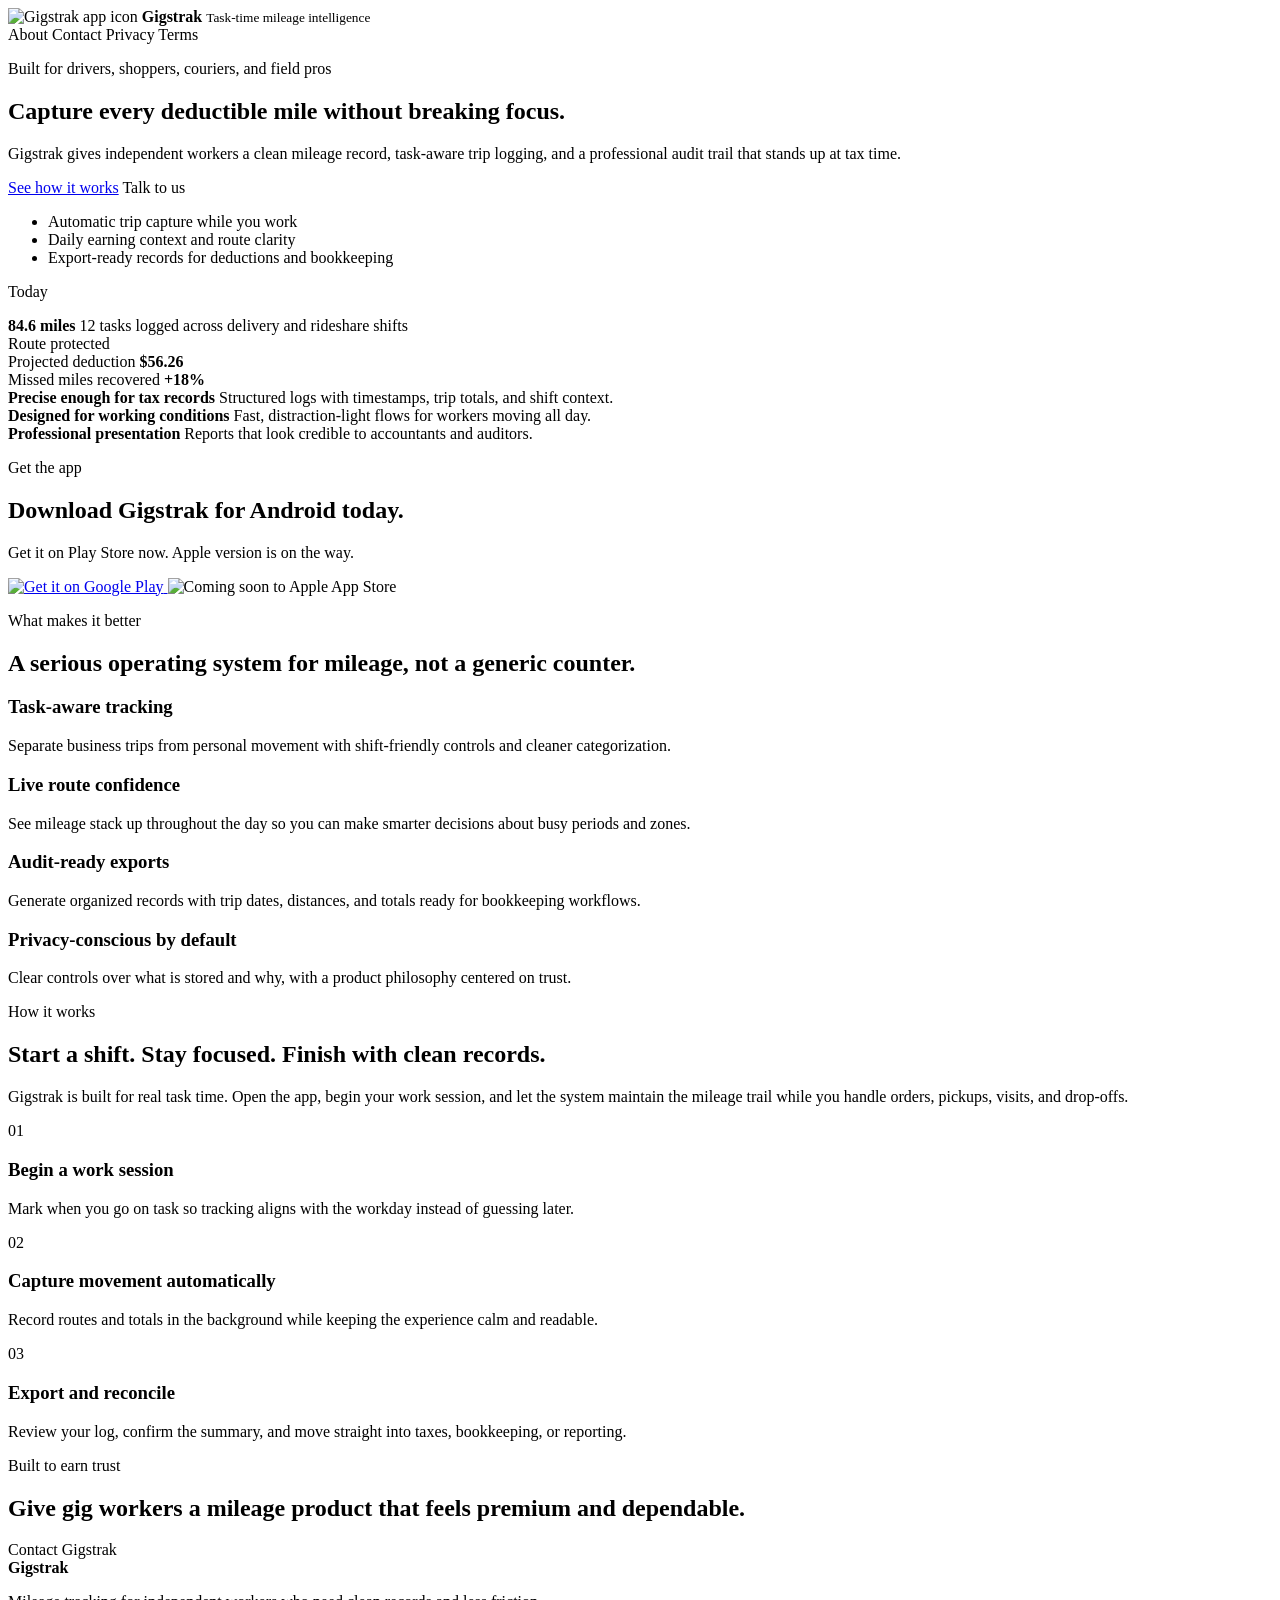
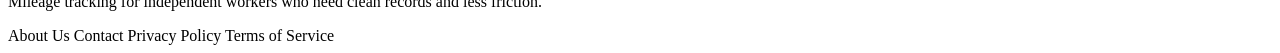
==== src/main/resources/templates/index.html @ 2cf11d75 "initializing..." ====
<!DOCTYPE html>
<html lang="en" xmlns:th="http://www.thymeleaf.org">
<head>
    <meta charset="UTF-8">
    <meta name="viewport" content="width=device-width, initial-scale=1.0">
    <title>Gigstrak | Mileage Tracking for Gig Workers</title>
    <meta name="description" content="Gigstrak helps gig workers automatically track miles, protect deductions, and stay focused while on task.">
    <link rel="preconnect" href="https://fonts.googleapis.com">
    <link rel="preconnect" href="https://fonts.gstatic.com" crossorigin>
    <link href="https://fonts.googleapis.com/css2?family=Manrope:wght@400;500;600;700;800&family=Space+Grotesk:wght@500;700&display=swap" rel="stylesheet">
    <link rel="icon" type="image/png" th:href="@{/images/appicon.png}">
    <link rel="stylesheet" th:href="@{/css/site.css}">
</head>
<body>
<div class="site-shell">
    <header class="topbar">
        <a class="brand" th:href="@{/}">
            <img class="brand-mark" th:src="@{/images/appicon.png}" alt="Gigstrak app icon">
            <span class="brand-copy">
                <strong>Gigstrak</strong>
                <small>Task-time mileage intelligence</small>
            </span>
        </a>
        <nav class="nav">
            <a th:href="@{/about}">About</a>
            <a th:href="@{/contact}">Contact</a>
            <a th:href="@{/privacy}">Privacy</a>
            <a th:href="@{/terms}">Terms</a>
        </nav>
    </header>

    <main>
        <section class="hero">
            <div class="hero-copy">
                <p class="eyebrow">Built for drivers, shoppers, couriers, and field pros</p>
                <h1>Capture every deductible mile without breaking focus.</h1>
                <p class="hero-text">
                    Gigstrak gives independent workers a clean mileage record, task-aware trip logging,
                    and a professional audit trail that stands up at tax time.
                </p>
                <div class="hero-actions">
                    <a class="button button-primary" href="#features">See how it works</a>
                    <a class="button button-secondary" th:href="@{/contact}">Talk to us</a>
                </div>
                <ul class="hero-points">
                    <li>Automatic trip capture while you work</li>
                    <li>Daily earning context and route clarity</li>
                    <li>Export-ready records for deductions and bookkeeping</li>
                </ul>
            </div>
            <div class="hero-panel">
                <div class="stats-card glass">
                    <p>Today</p>
                    <strong>84.6 miles</strong>
                    <span>12 tasks logged across delivery and rideshare shifts</span>
                </div>
                <div class="map-card glass">
                    <div class="map-grid"></div>
                    <div class="map-highlight map-highlight-a"></div>
                    <div class="map-highlight map-highlight-b"></div>
                    <div class="route-pill">Route protected</div>
                </div>
                <div class="metrics-row">
                    <div class="mini-card glass">
                        <span>Projected deduction</span>
                        <strong>$56.26</strong>
                    </div>
                    <div class="mini-card glass">
                        <span>Missed miles recovered</span>
                        <strong>+18%</strong>
                    </div>
                </div>
            </div>
        </section>

        <section class="proof-band">
            <div>
                <strong>Precise enough for tax records</strong>
                <span>Structured logs with timestamps, trip totals, and shift context.</span>
            </div>
            <div>
                <strong>Designed for working conditions</strong>
                <span>Fast, distraction-light flows for workers moving all day.</span>
            </div>
            <div>
                <strong>Professional presentation</strong>
                <span>Reports that look credible to accountants and auditors.</span>
            </div>
        </section>

        <section class="download-strip">
            <div class="download-copy">
                <p class="eyebrow">Get the app</p>
                <h2>Download Gigstrak for Android today.</h2>
                <p>Get it on Play Store now. Apple version is on the way.</p>
            </div>
            <div class="store-actions" aria-label="App store availability">
                <a class="store-badge-image" href="https://play.google.com/store" target="_blank" rel="noopener noreferrer" aria-label="Get it on Play Store">
                    <img th:src="@{/images/google-play-badge.svg}" alt="Get it on Google Play">
                </a>
                <span class="store-badge-image" aria-label="Coming soon to Apple App Store">
                    <img th:src="@{/images/apple-store-badge.svg}" alt="Coming soon to Apple App Store">
                </span>
            </div>
        </section>

        <section class="section" id="features">
            <div class="section-heading">
                <p class="eyebrow">What makes it better</p>
                <h2>A serious operating system for mileage, not a generic counter.</h2>
            </div>
            <div class="feature-grid">
                <article class="feature-card">
                    <h3>Task-aware tracking</h3>
                    <p>Separate business trips from personal movement with shift-friendly controls and cleaner categorization.</p>
                </article>
                <article class="feature-card">
                    <h3>Live route confidence</h3>
                    <p>See mileage stack up throughout the day so you can make smarter decisions about busy periods and zones.</p>
                </article>
                <article class="feature-card">
                    <h3>Audit-ready exports</h3>
                    <p>Generate organized records with trip dates, distances, and totals ready for bookkeeping workflows.</p>
                </article>
                <article class="feature-card">
                    <h3>Privacy-conscious by default</h3>
                    <p>Clear controls over what is stored and why, with a product philosophy centered on trust.</p>
                </article>
            </div>
        </section>

        <section class="section section-alt">
            <div class="workflow">
                <div class="workflow-copy">
                    <p class="eyebrow">How it works</p>
                    <h2>Start a shift. Stay focused. Finish with clean records.</h2>
                    <p>
                        Gigstrak is built for real task time. Open the app, begin your work session, and let the system
                        maintain the mileage trail while you handle orders, pickups, visits, and drop-offs.
                    </p>
                </div>
                <div class="workflow-steps">
                    <div class="workflow-step">
                        <span>01</span>
                        <h3>Begin a work session</h3>
                        <p>Mark when you go on task so tracking aligns with the workday instead of guessing later.</p>
                    </div>
                    <div class="workflow-step">
                        <span>02</span>
                        <h3>Capture movement automatically</h3>
                        <p>Record routes and totals in the background while keeping the experience calm and readable.</p>
                    </div>
                    <div class="workflow-step">
                        <span>03</span>
                        <h3>Export and reconcile</h3>
                        <p>Review your log, confirm the summary, and move straight into taxes, bookkeeping, or reporting.</p>
                    </div>
                </div>
            </div>
        </section>

        <section class="section">
            <div class="cta-card">
                <div>
                    <p class="eyebrow">Built to earn trust</p>
                    <h2>Give gig workers a mileage product that feels premium and dependable.</h2>
                </div>
                <a class="button button-primary" th:href="@{/contact}">Contact Gigstrak</a>
            </div>
        </section>
    </main>

    <footer class="footer">
        <div>
            <strong>Gigstrak</strong>
            <p>Mileage tracking for independent workers who need clean records and less friction.</p>
        </div>
        <div class="footer-links">
            <a th:href="@{/about}">About Us</a>
            <a th:href="@{/contact}">Contact</a>
            <a th:href="@{/privacy}">Privacy Policy</a>
            <a th:href="@{/terms}">Terms of Service</a>
        </div>
    </footer>
</div>
</body>
</html>
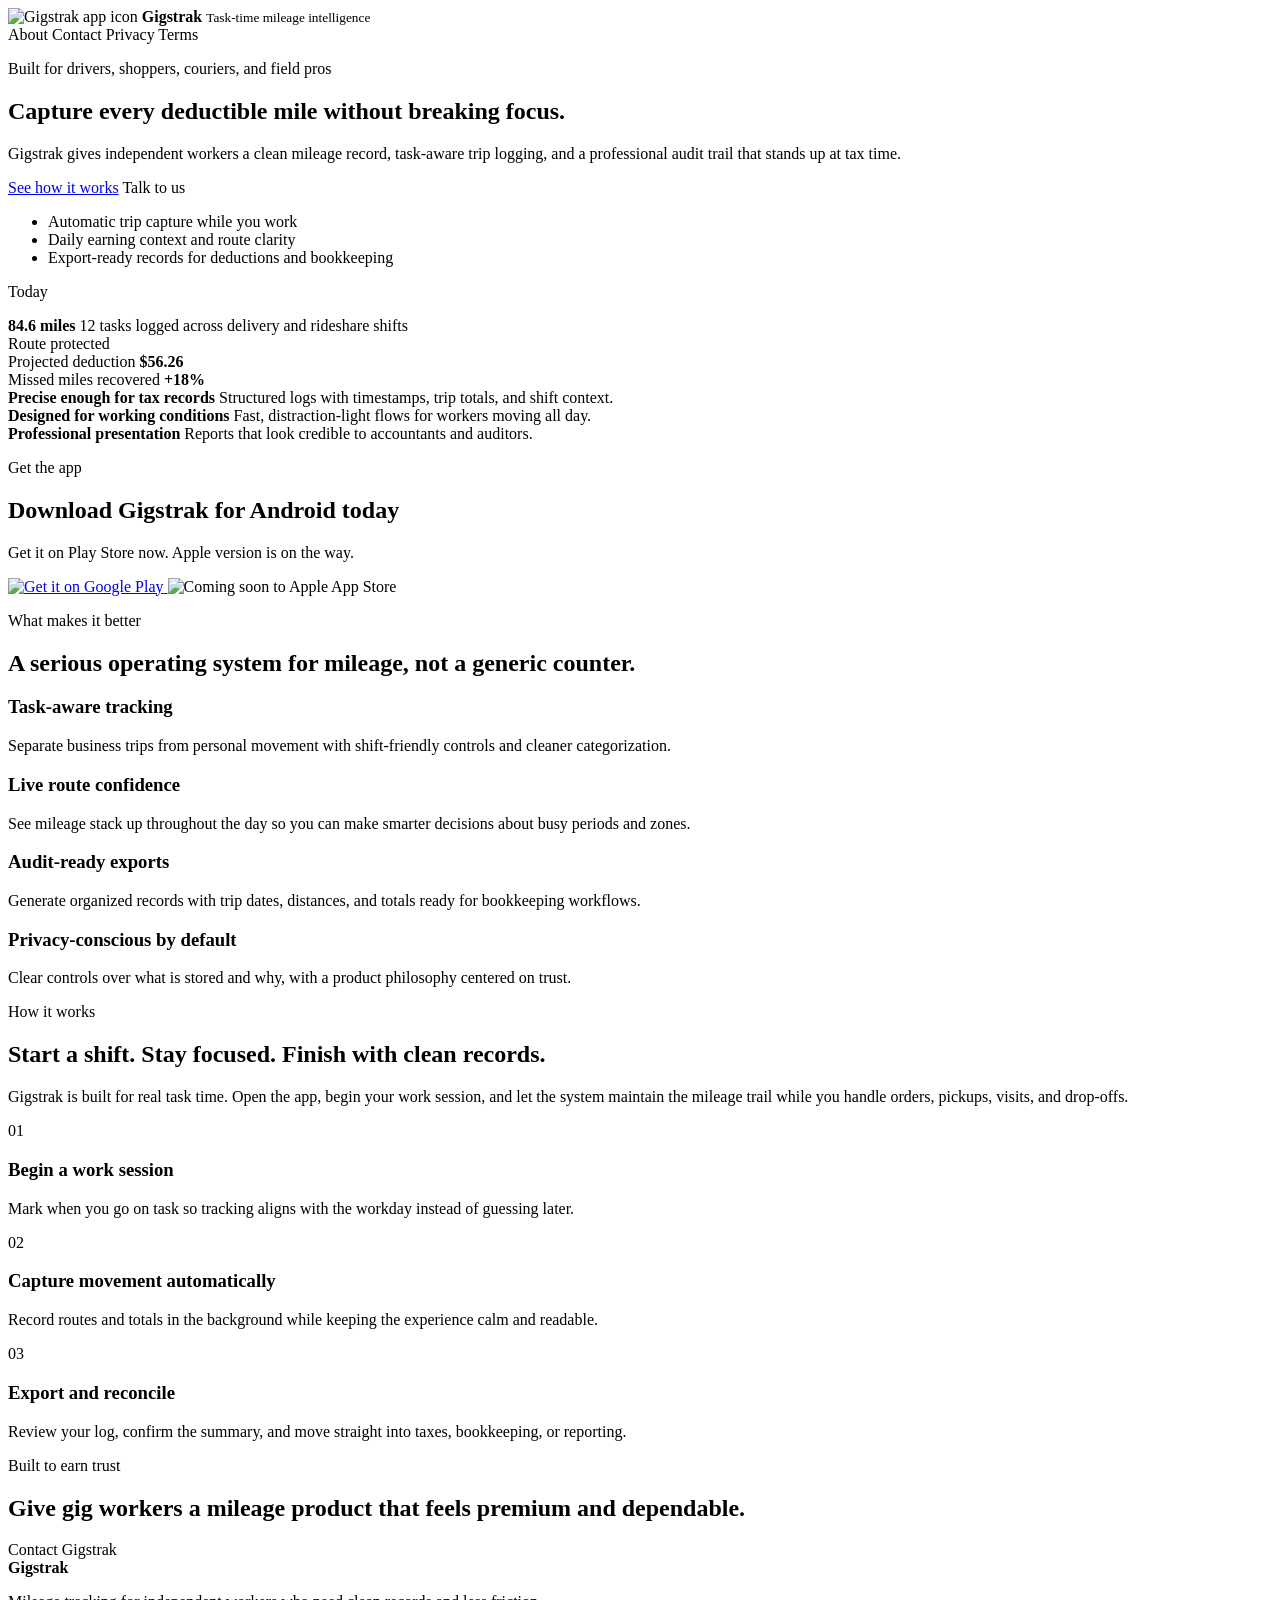
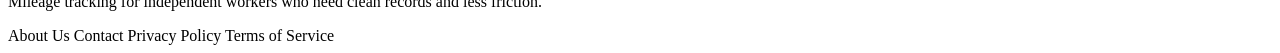
==== commit 4215d313: "updated git ignore and terraform files for aws deployment" ====
--- a/src/main/resources/templates/index.html
+++ b/src/main/resources/templates/index.html
@@ -91,7 +91,7 @@
         <section class="download-strip">
             <div class="download-copy">
                 <p class="eyebrow">Get the app</p>
-                <h2>Download Gigstrak for Android today.</h2>
+                <h2>Download Gigstrak for Android today</h2>
                 <p>Get it on Play Store now. Apple version is on the way.</p>
             </div>
             <div class="store-actions" aria-label="App store availability">
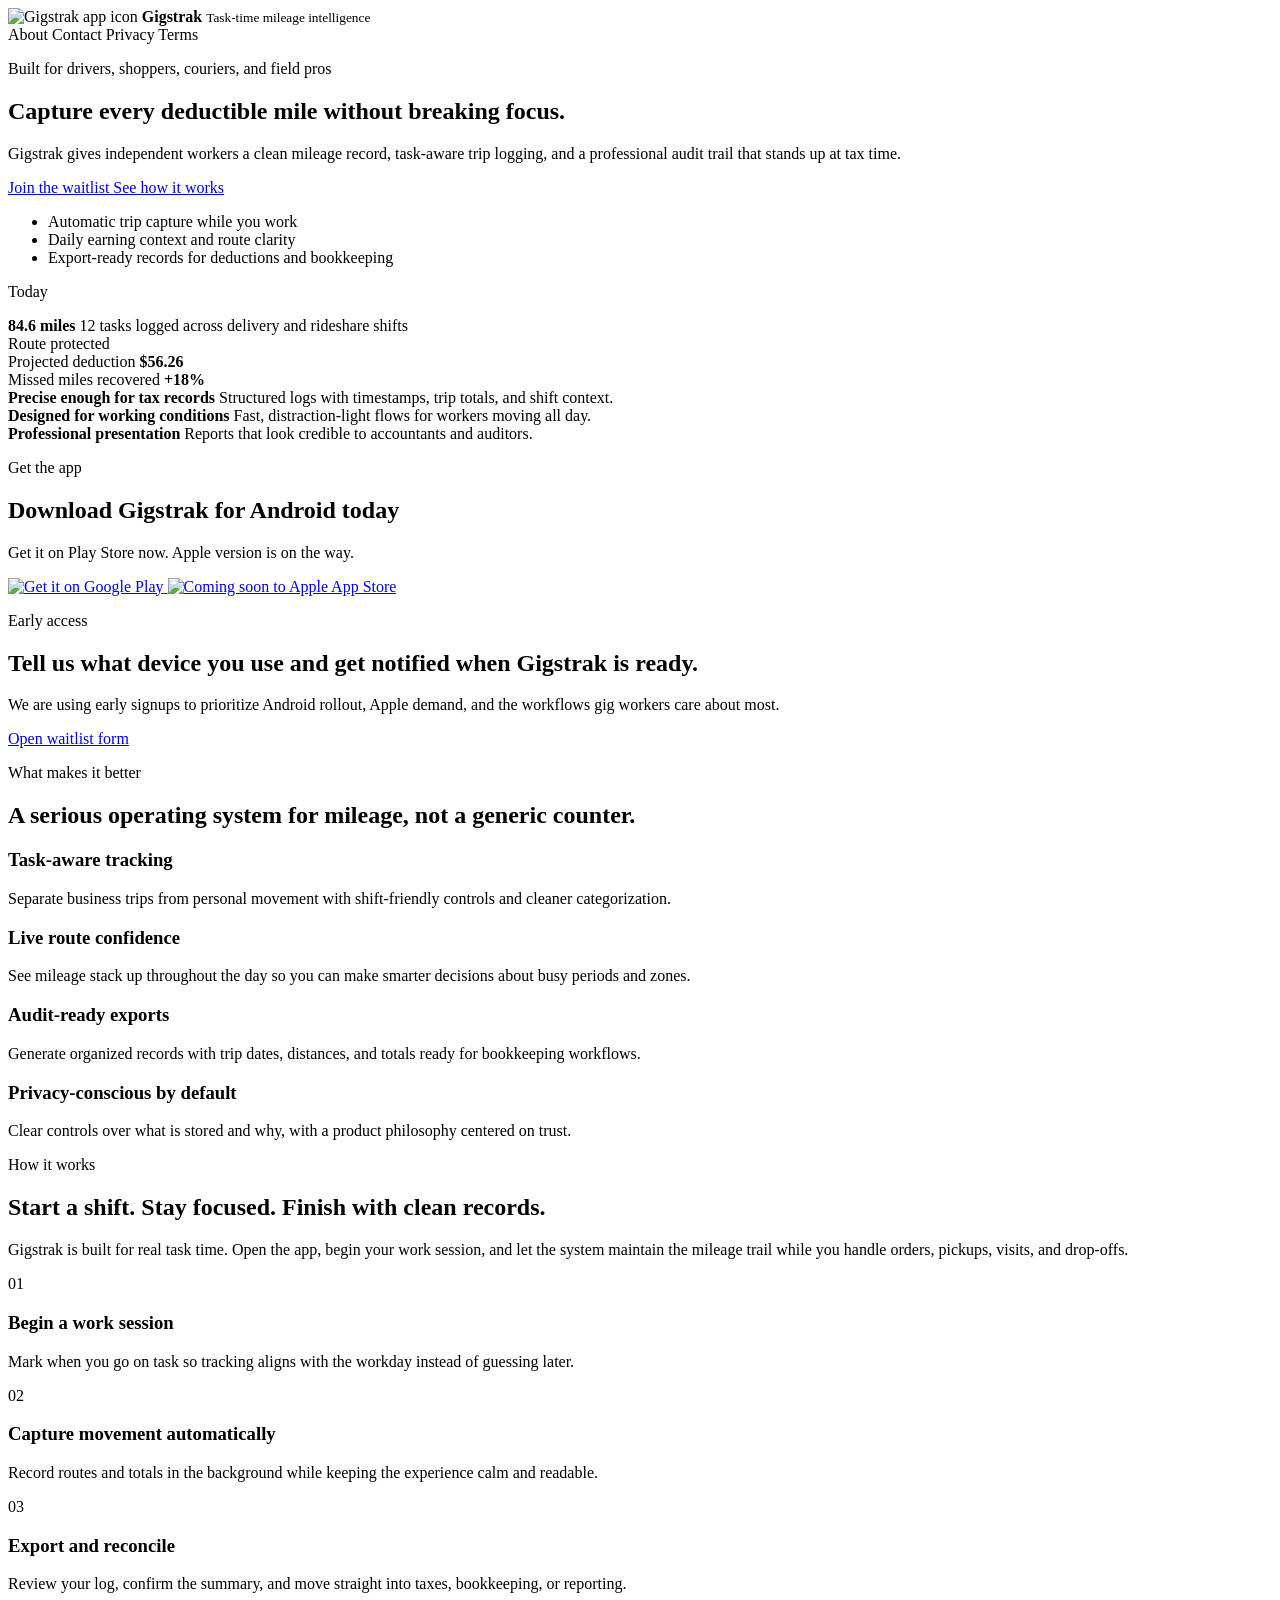
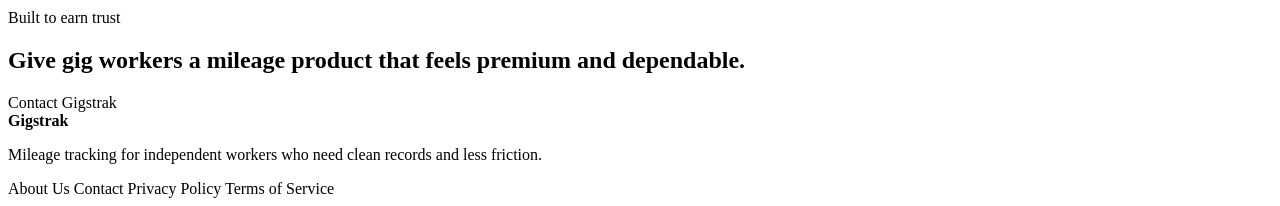
==== commit 98f90cbb: "Added analytics and feedback forms" ====
--- a/src/main/resources/templates/index.html
+++ b/src/main/resources/templates/index.html
@@ -10,6 +10,14 @@
     <link href="https://fonts.googleapis.com/css2?family=Manrope:wght@400;500;600;700;800&family=Space+Grotesk:wght@500;700&display=swap" rel="stylesheet">
     <link rel="icon" type="image/png" th:href="@{/images/appicon.png}">
     <link rel="stylesheet" th:href="@{/css/site.css}">
+    <script async src="https://www.googletagmanager.com/gtag/js?id=G-9YWFZY5YRL"></script>
+    <script>
+        window.dataLayer = window.dataLayer || [];
+        function gtag() { dataLayer.push(arguments); }
+        gtag("js", new Date());
+        gtag("config", "G-9YWFZY5YRL");
+    </script>
+    <script defer th:src="@{/js/analytics.js}"></script>
 </head>
 <body>
 <div class="site-shell">
@@ -39,8 +47,10 @@
                     and a professional audit trail that stands up at tax time.
                 </p>
                 <div class="hero-actions">
-                    <a class="button button-primary" href="#features">See how it works</a>
-                    <a class="button button-secondary" th:href="@{/contact}">Talk to us</a>
+                    <a class="button button-primary" href="https://forms.gle/8xgizsS3tRy8rVXSA" target="_blank" rel="noopener noreferrer" data-analytics-event="waitlist_click" data-analytics-label="hero_waitlist">
+                        Join the waitlist
+                    </a>
+                    <a class="button button-secondary" href="#features" data-analytics-event="cta_click" data-analytics-label="hero_features">See how it works</a>
                 </div>
                 <ul class="hero-points">
                     <li>Automatic trip capture while you work</li>
@@ -95,12 +105,25 @@
                 <p>Get it on Play Store now. Apple version is on the way.</p>
             </div>
             <div class="store-actions" aria-label="App store availability">
-                <a class="store-badge-image" href="https://play.google.com/store" target="_blank" rel="noopener noreferrer" aria-label="Get it on Play Store">
+                <a class="store-badge-image" href="https://play.google.com/store" target="_blank" rel="noopener noreferrer" aria-label="Get it on Play Store" data-analytics-event="store_click" data-analytics-label="google_play_badge">
                     <img th:src="@{/images/google-play-badge.svg}" alt="Get it on Google Play">
                 </a>
-                <span class="store-badge-image" aria-label="Coming soon to Apple App Store">
+                <a class="store-badge-image" href="https://forms.gle/8xgizsS3tRy8rVXSA" target="_blank" rel="noopener noreferrer" aria-label="Join the waitlist for Apple App Store updates" data-analytics-event="waitlist_click" data-analytics-label="apple_coming_soon_badge">
                     <img th:src="@{/images/apple-store-badge.svg}" alt="Coming soon to Apple App Store">
-                </span>
+                </a>
+            </div>
+        </section>
+
+        <section class="section section-compact">
+            <div class="waitlist-panel">
+                <div>
+                    <p class="eyebrow">Early access</p>
+                    <h2>Tell us what device you use and get notified when Gigstrak is ready.</h2>
+                    <p>We are using early signups to prioritize Android rollout, Apple demand, and the workflows gig workers care about most.</p>
+                </div>
+                <a class="button button-primary" href="https://forms.gle/8xgizsS3tRy8rVXSA" target="_blank" rel="noopener noreferrer" data-analytics-event="waitlist_click" data-analytics-label="midpage_waitlist">
+                    Open waitlist form
+                </a>
             </div>
         </section>
 
@@ -165,7 +188,7 @@
                     <p class="eyebrow">Built to earn trust</p>
                     <h2>Give gig workers a mileage product that feels premium and dependable.</h2>
                 </div>
-                <a class="button button-primary" th:href="@{/contact}">Contact Gigstrak</a>
+                <a class="button button-primary" th:href="@{/contact}" data-analytics-event="contact_click" data-analytics-label="footer_cta_contact">Contact Gigstrak</a>
             </div>
         </section>
     </main>
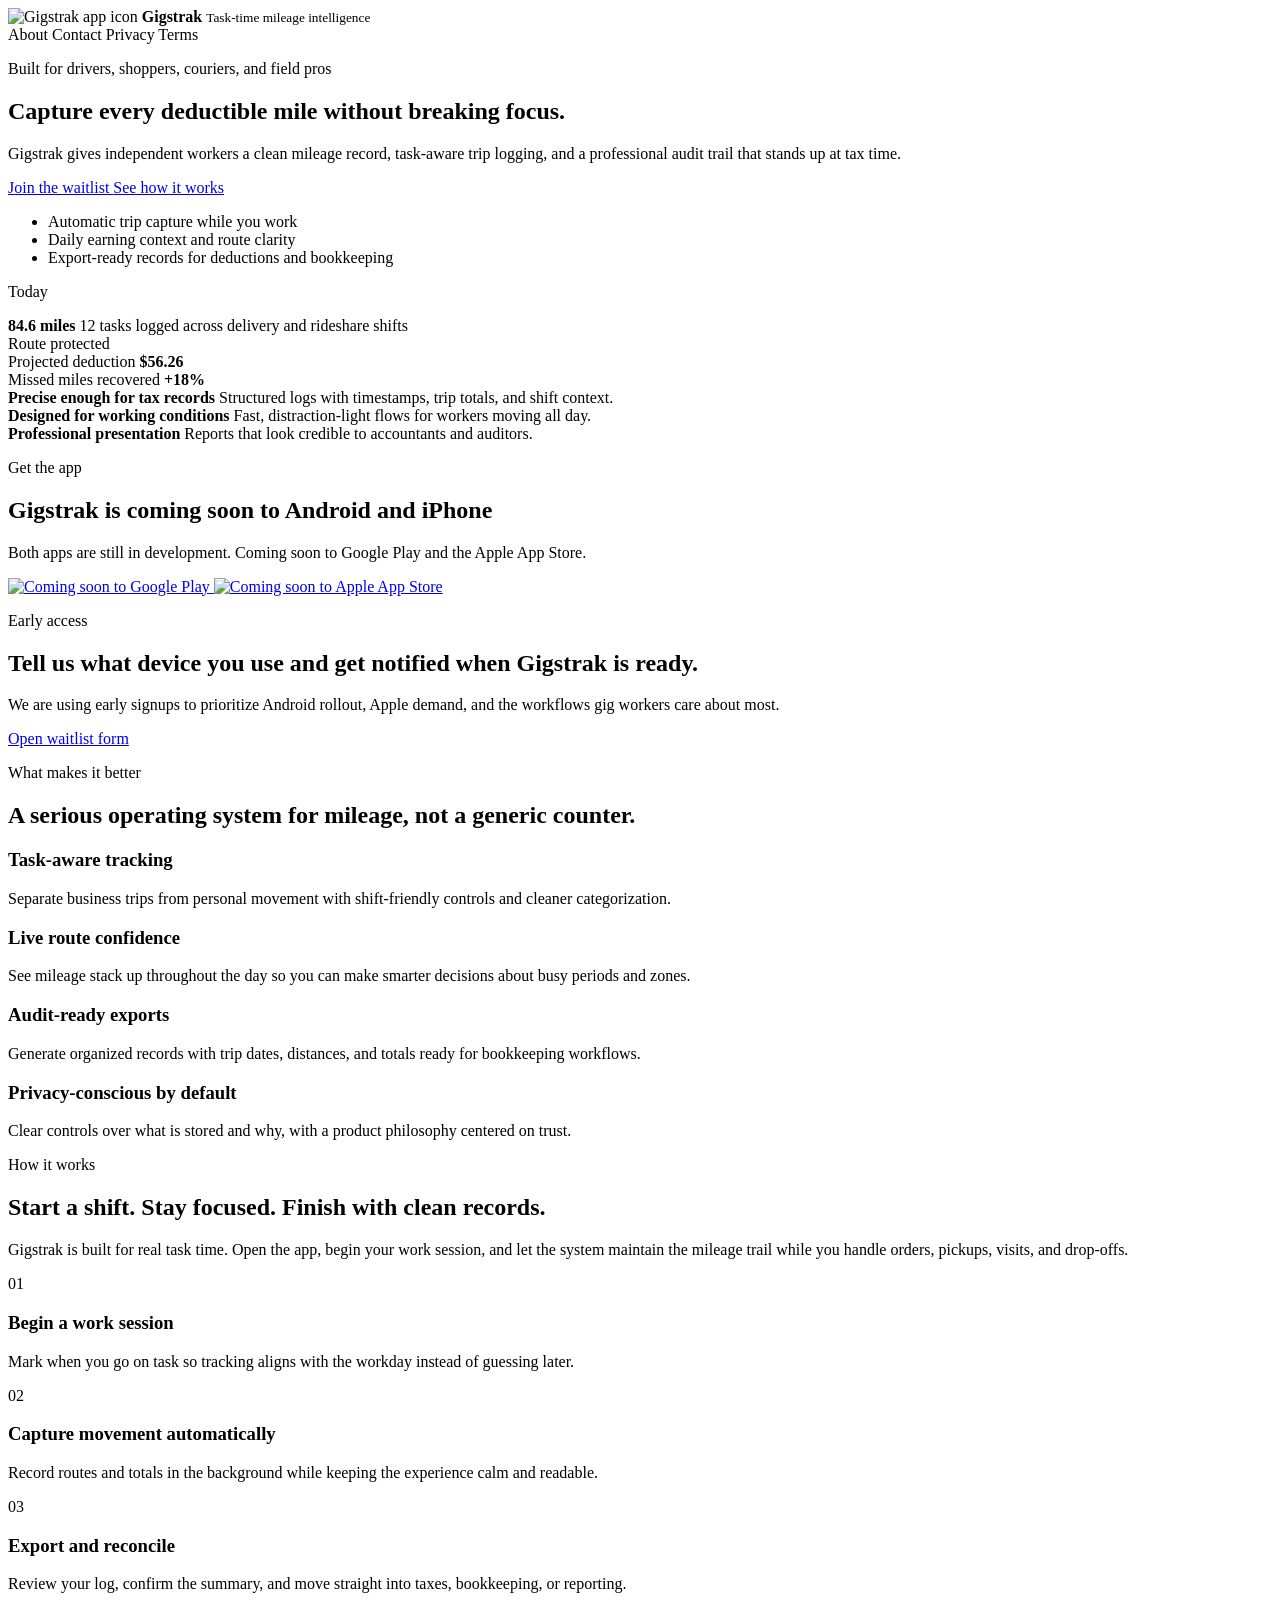
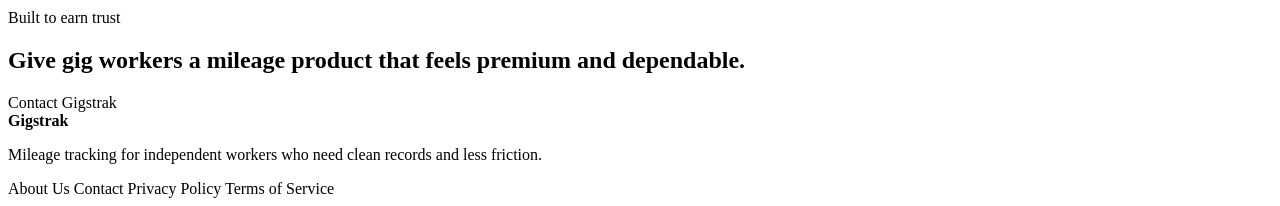
==== commit b9d144d6: "Updated status on homepage to coming soon" ====
--- a/src/main/resources/templates/index.html
+++ b/src/main/resources/templates/index.html
@@ -101,12 +101,12 @@
         <section class="download-strip">
             <div class="download-copy">
                 <p class="eyebrow">Get the app</p>
-                <h2>Download Gigstrak for Android today</h2>
-                <p>Get it on Play Store now. Apple version is on the way.</p>
+                <h2>Gigstrak is coming soon to Android and iPhone</h2>
+                <p>Both apps are still in development. Coming soon to Google Play and the Apple App Store.</p>
             </div>
             <div class="store-actions" aria-label="App store availability">
-                <a class="store-badge-image" href="https://play.google.com/store" target="_blank" rel="noopener noreferrer" aria-label="Get it on Play Store" data-analytics-event="store_click" data-analytics-label="google_play_badge">
-                    <img th:src="@{/images/google-play-badge.svg}" alt="Get it on Google Play">
+                <a class="store-badge-image" href="https://play.google.com/store" target="_blank" rel="noopener noreferrer" aria-label="Coming soon to Google Play" data-analytics-event="store_click" data-analytics-label="google_play_badge">
+                    <img th:src="@{/images/google-play-badge.svg}" alt="Coming soon to Google Play">
                 </a>
                 <a class="store-badge-image" href="https://forms.gle/8xgizsS3tRy8rVXSA" target="_blank" rel="noopener noreferrer" aria-label="Join the waitlist for Apple App Store updates" data-analytics-event="waitlist_click" data-analytics-label="apple_coming_soon_badge">
                     <img th:src="@{/images/apple-store-badge.svg}" alt="Coming soon to Apple App Store">
